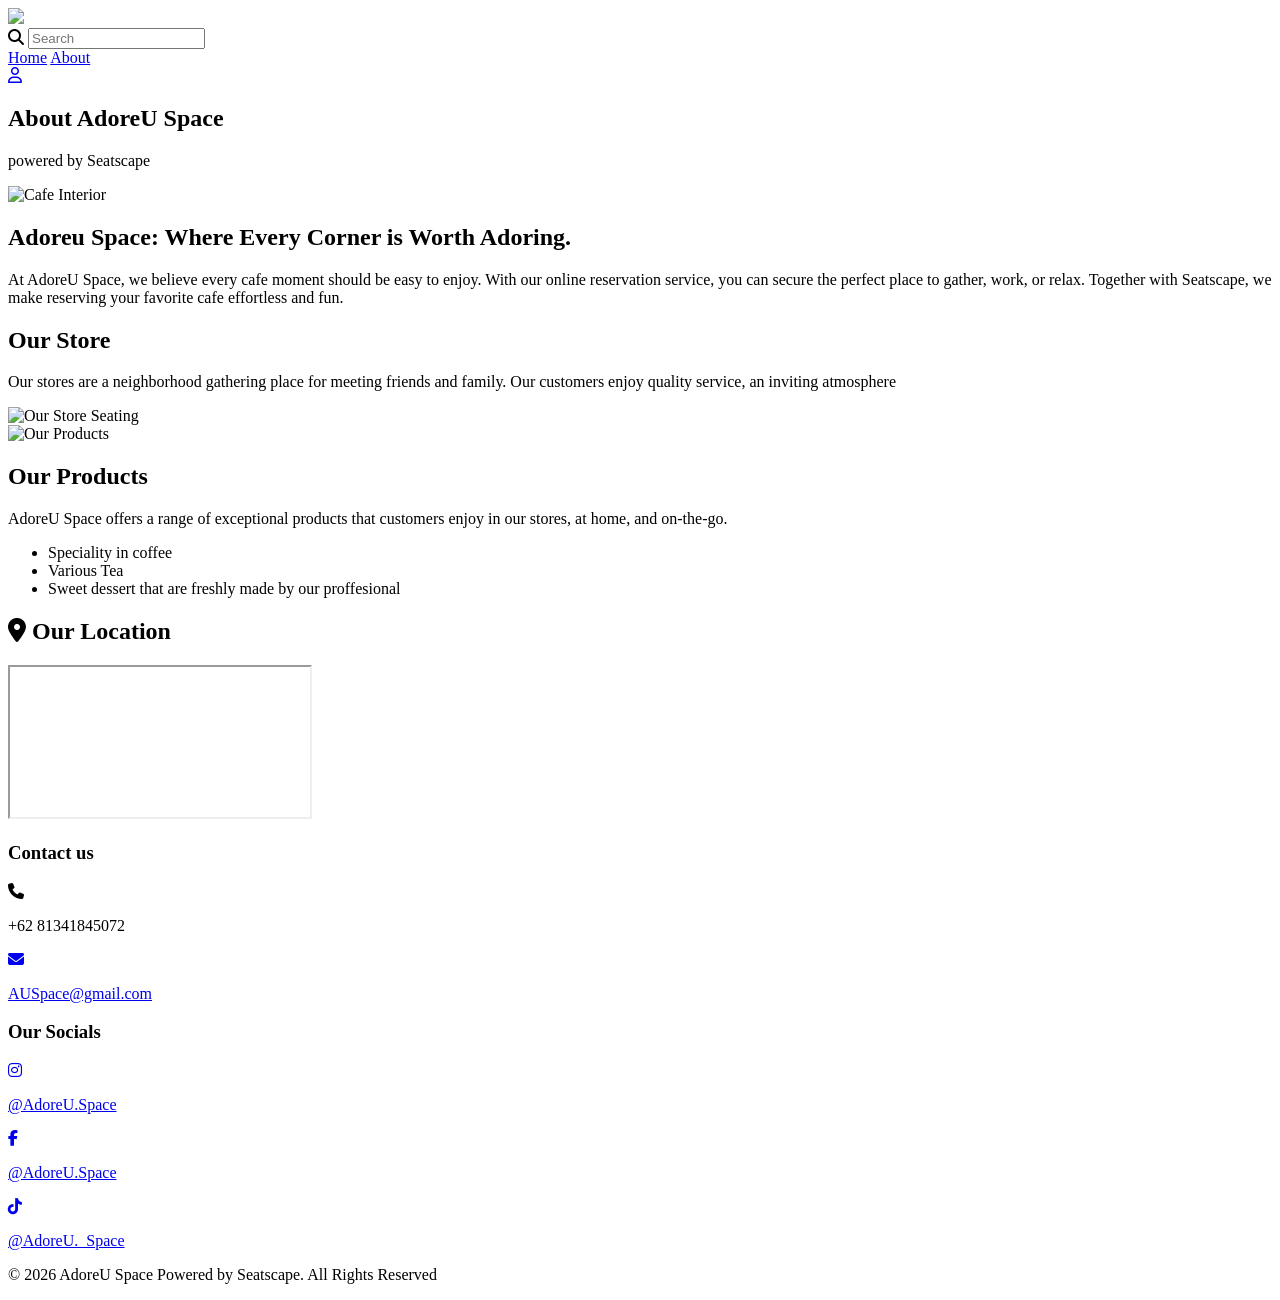
==== about.html @ cf7c8033 "Creating about.html This file contains the HTML structure for the About page of AdoreU Space, includ" ====
<!DOCTYPE html>
<html lang="id">
<head>
    <meta charset="UTF-8">
    <meta name="viewport" content="width=device-width, initial-scale=1.0">
    <title>AdoreU Space</title>
    <!-- Google Fonts: Playfair Display (Judul) & Poppins (Teks) -->
    <link href="https://fonts.googleapis.com/css2?family=Playfair+Display:ital,wght@0,500;0,600;0,700;1,600&family=Poppins:wght@300;400;500;600&display=swap" rel="stylesheet">
    <!-- FontAwesome Icons -->
    <link rel="stylesheet" href="https://cdnjs.cloudflare.com/ajax/libs/font-awesome/6.4.0/css/all.min.css">
    <!-- Hubungkan ke file CSS eksternal Anda -->
    <link rel="stylesheet" href="about.css">
</head>
<body>

    <!-- Header / Navbar -->
    <header class="header">
        <div class="header-container">
            <!-- Logo Icon -->
            <div class="logo">
                <img src="../Images/Logo.png" class="img-class" style="height: 45px; width: auto;">
            </div>

            <!-- Search and Nav Links -->
            <div class="nav-wrapper">
                <!-- Search Bar -->
                <div class="search-bar">
                    <i class="fa-solid fa-magnifying-glass search-icon"></i>
                    <input type="text" placeholder="Search" class="search-input">
                </div>
                
                <!-- Links -->
                <nav class="nav-links">
                    <a href="../Landing Page/landingpage.html">Home</a>
                    <a href="../about/about.html">About</a>
                </nav>
            </div>

            <!-- User Icon -->
            <div class="user-icon">
                <a href="../Login Section/index_login.html">
                    <i class="fa-regular fa-user"></i>
                </a>
            </div>
        </div>
    </header>

    <!-- About Intro Section -->
    <section class="about-section">
        <div class="container-md">
            <!-- Section Header -->
            <div class="section-header">
                <h1 class="section-title">
                    About AdoreU Space
                </h1>
                <p class="section-subtitle">powered by Seatscape</p>
            </div>

            <!-- Content Grid -->
            <div class="about-grid">
                <!-- Image -->
                <div class="about-img-wrapper">
                    <img src="../Images/Adore_Space.jpeg" alt="Cafe Interior" class="about-img">
                </div>
                <!-- Text -->
                <div class="about-text">
                    <h2>Adoreu Space: Where Every Corner is Worth Adoring.</h2>
                    <p>
                        At AdoreU Space, we believe every cafe moment should be easy to enjoy. With our online reservation service, you can secure the perfect place to gather, work, or relax. Together with Seatscape, we make reserving your favorite cafe effortless and fun.
                    </p>
                </div>
            </div>
        </div>
    </section>

    <!-- Main Content Area (Beige Background) -->
    <main class="main-content">
        <div class="container-md features-wrapper">
            
            <!-- Our Store Section -->
            <section class="feature-row reverse-mobile">
                <div class="feature-text">
                    <h2>Our Store</h2>
                    <p>
                        Our stores are a neighborhood gathering place for meeting friends and family. Our customers enjoy quality service, an inviting atmosphere
                    </p>
                </div>
                <div class="feature-img-wrapper">
                    <img src="../Images/Our_Store.jpeg" alt="Our Store Seating" class="feature-img">
                </div>
            </section>

            <!-- Our Products Section -->
            <section class="feature-row">
                <div class="feature-img-wrapper">
                    <img src="../Images/Our_Product.jpeg" alt="Our Products" class="feature-img">
                </div>
                <div class="feature-text">
                    <h2>Our Products</h2>
                    <p>
                        AdoreU Space offers a range of exceptional products that customers enjoy in our stores, at home, and on-the-go.
                    </p>
                    <ul class="feature-list">
                        <li>Speciality in coffee</li>
                        <li>Various Tea</li>
                        <li>Sweet dessert that are freshly made by our proffesional</li>
                    </ul>
                </div>
            </section>

        </div>
    </main>

    <!-- Location Section -->
    <section class="location-section">
        <div class="container-md">
            <h2 class="location-title">
                <i class="fa-solid fa-location-dot"></i> Our Location
            </h2>
            <!-- Google Maps Embed -->
            <div class="map-wrapper">
                <!-- Ganti link src di bawah ini dengan link embed lokasi kafemu -->
                <iframe 
                    src="https://www.google.com/maps/embed?pb=!1m18!1m12!1m3!1d1000!2d-1.4741626!3d51.0040893!2m3!1f0!2f0!3f0!3m2!1i1024!2i768!4f13.1!3m3!1m2!1s0x48740b0ee950dfcf%3A0xce7caa7051298f76!2sAdore%20Cafe!5e0!3m2!1sid!2sid!4v1710000000000!5m2!1sid!2sid"
                    class="map-iframe"
                    allowfullscreen="" 
                    loading="lazy" 
                    referrerpolicy="no-referrer-when-downgrade">
                </iframe>
            </div>
        </div>
    </section>

    <!-- FOOTER SECTION -->
    <footer class="footer-main">
        <div class="footer-container">
            <!-- Kolom Contact -->
            <div class="footer-column">
                <h3 class="footer-title">Contact us</h3>
                <div class="footer-item">
                    <span class="icon-circle"><i class="fa-solid fa-phone"></i></span>
                    <p>+62 81341845072</p>
                </div>
                <a href="mailto:AUSpace@gmail.com" class="footer-link">
                    <div class="footer-item">
                        <span class="icon-circle"><i class="fa-solid fa-envelope"></i></span>
                        <p>AUSpace@gmail.com</p>
                    </div>
                </a>
            </div>

            <!-- Kolom Socials -->
            <div class="footer-column">
                <h3 class="footer-title">Our Socials</h3>
                
                <a href="https://www.instagram.com/adoreu.crafts/" target="_blank" class="footer-link">
                    <div class="footer-item">
                        <span class="icon-circle"><i class="fa-brands fa-instagram"></i></span>
                        <p>@AdoreU.Space</p>
                    </div>
                </a>

                <a href="https://facebook.com/AdoreU.Space" target="_blank" class="footer-link">
                    <div class="footer-item">
                        <span class="icon-circle"><i class="fa-brands fa-facebook-f"></i></span>
                        <p>@AdoreU.Space</p>
                    </div>
                </a>

                <a href="https://tiktok.com/@AdoreU._Space" target="_blank" class="footer-link">
                    <div class="footer-item">
                        <span class="icon-circle"><i class="fa-brands fa-tiktok"></i></span>
                        <p>@AdoreU._Space</p>
                    </div>
                </a>
            </div>
        </div>
        
        <div class="footer-bottom">
            <p>© 2026 AdoreU Space Powered by Seatscape. All Rights Reserved</p>
        </div>
    </footer>
</body>
</html>
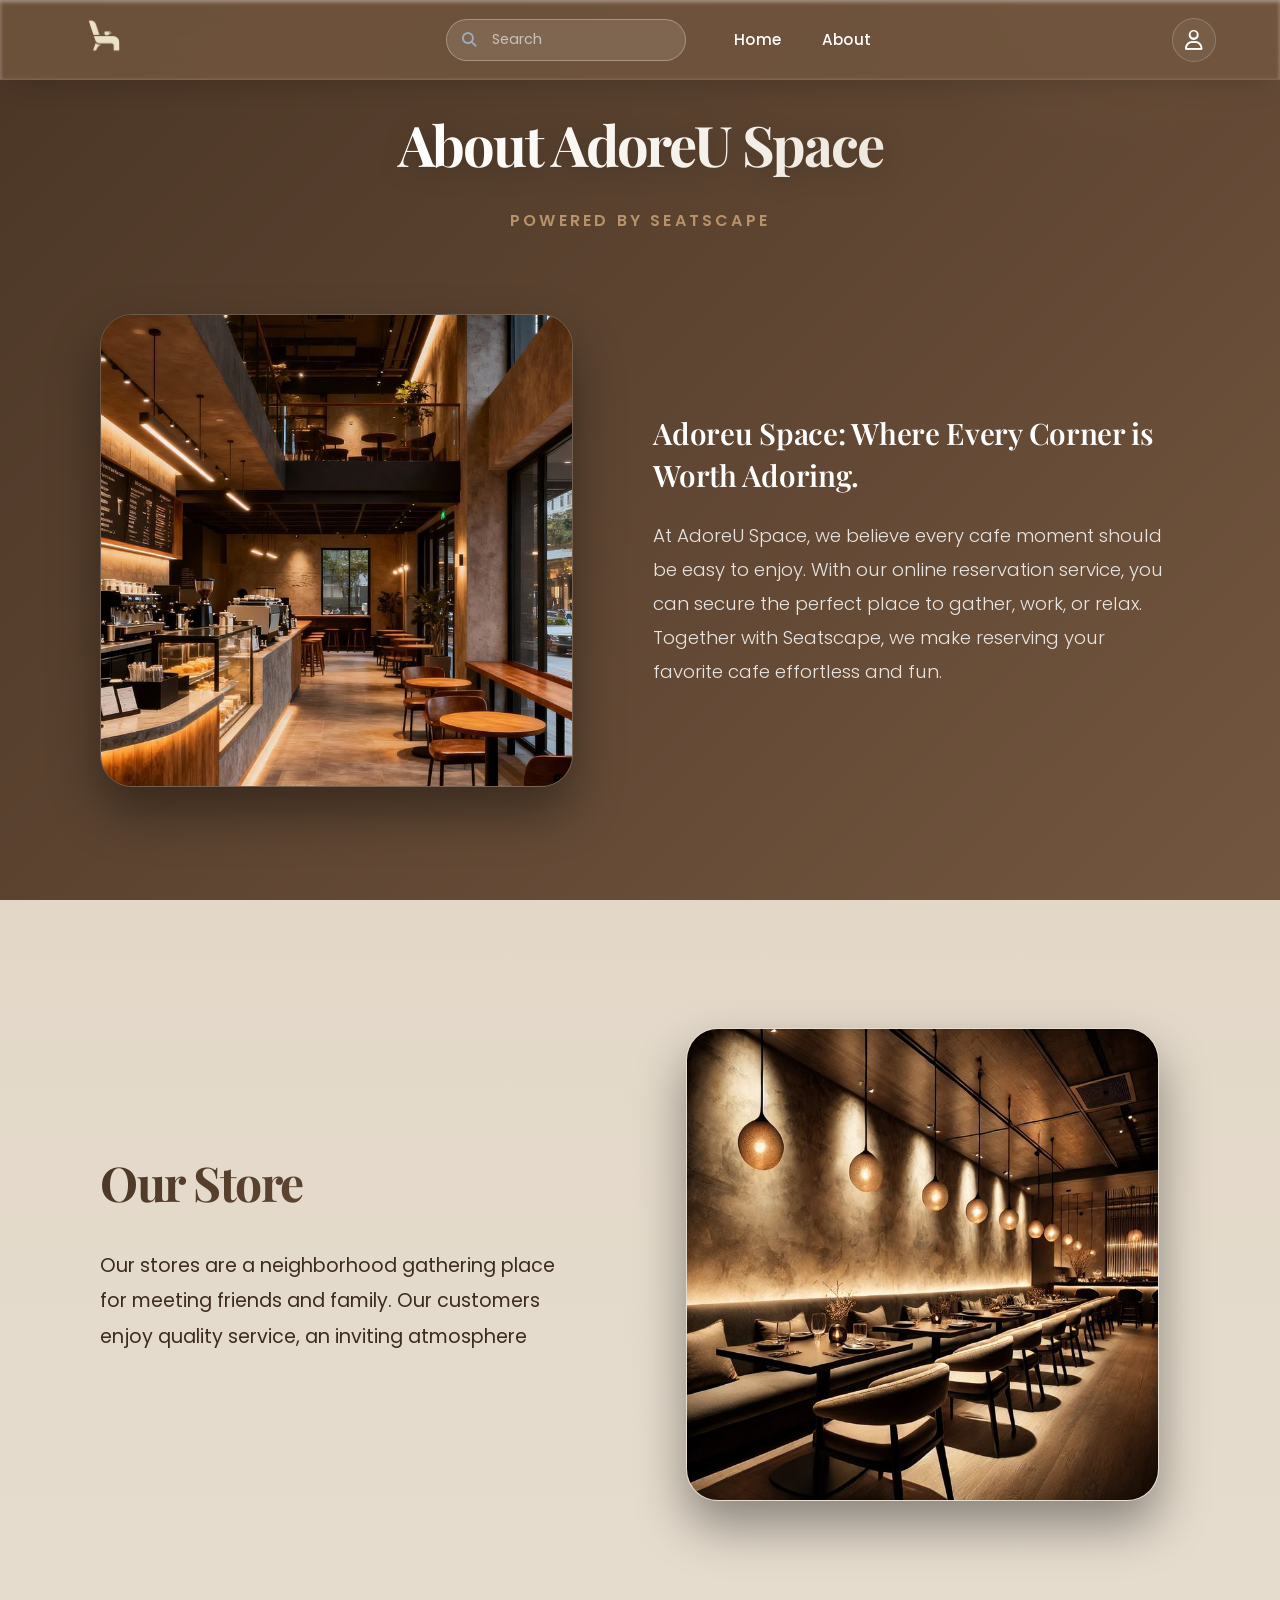
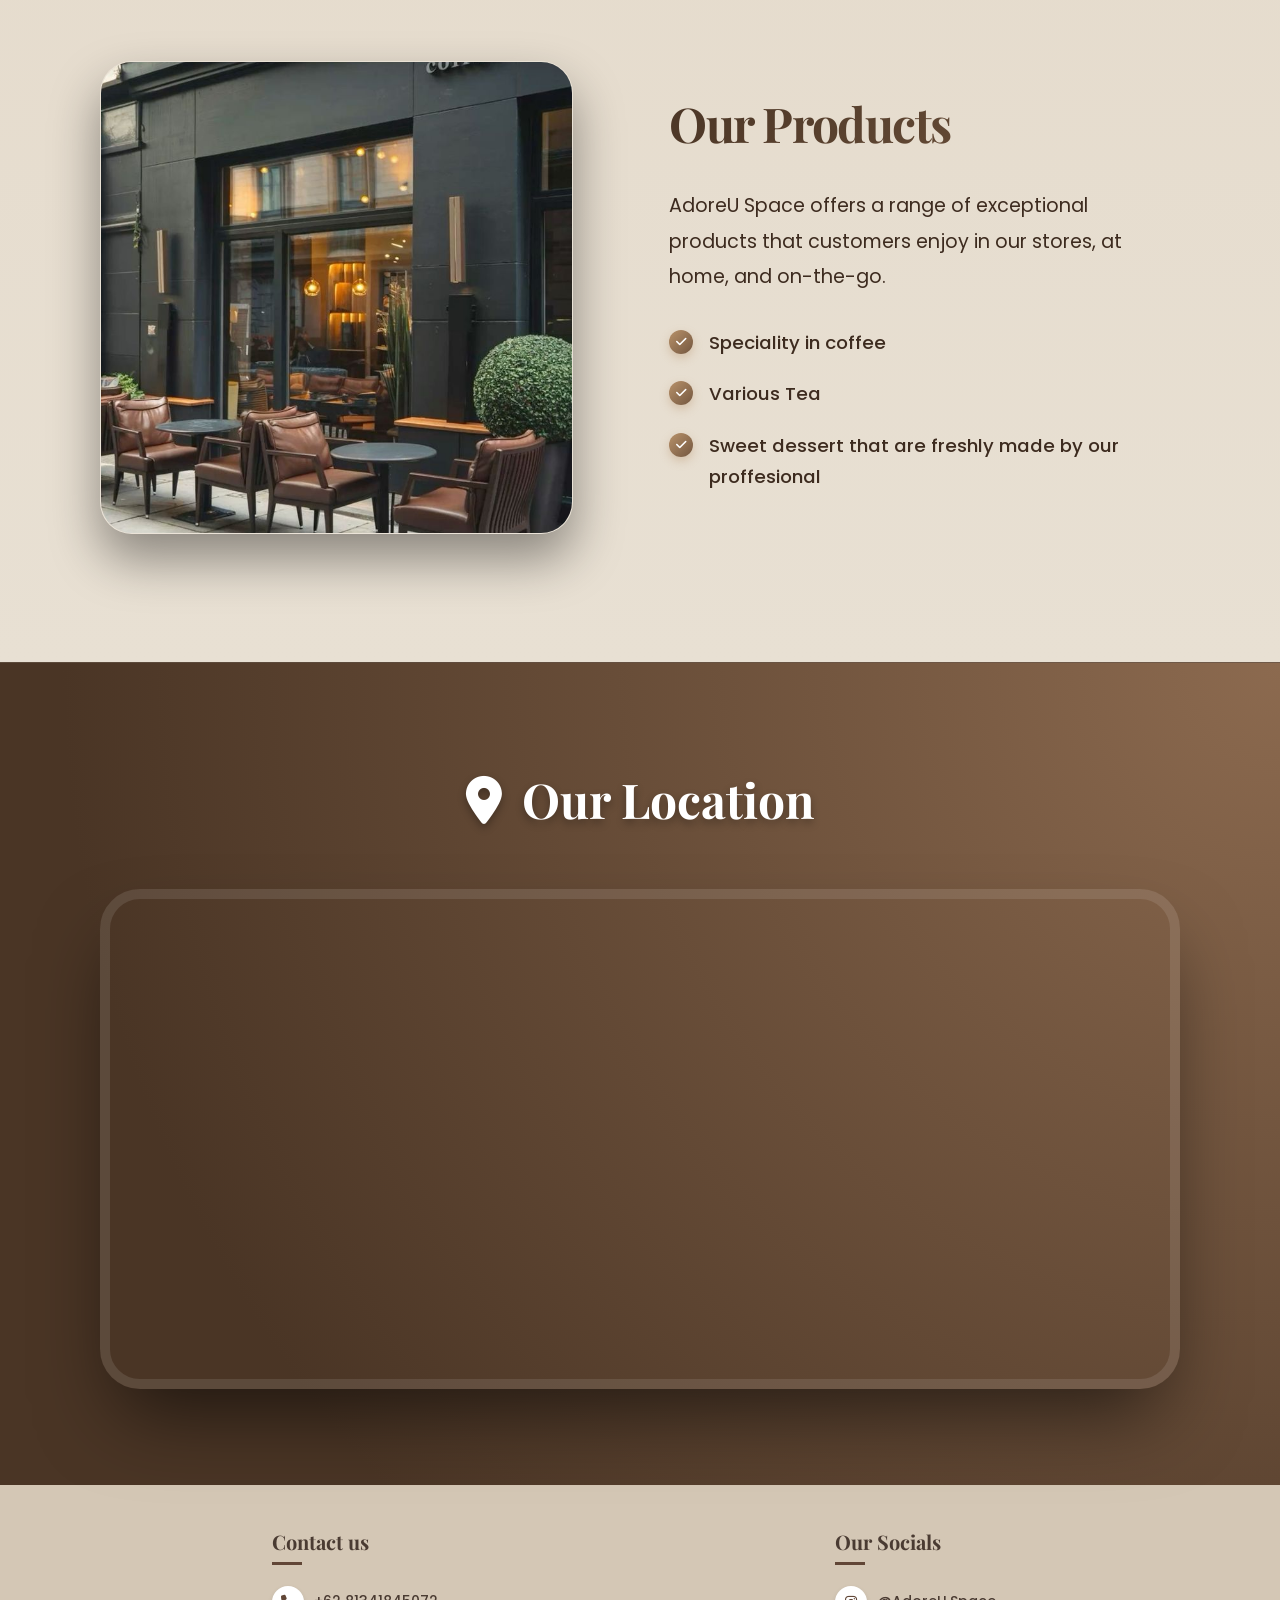
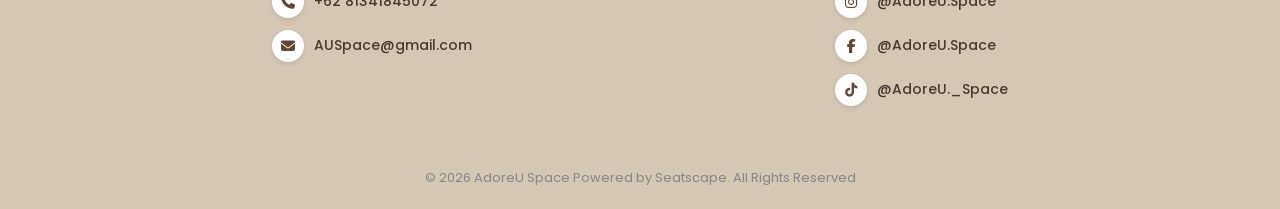
==== commit 9f7b663a: "Update about.html" ====
--- a/about.html
+++ b/about.html
@@ -9,7 +9,7 @@
     <!-- FontAwesome Icons -->
     <link rel="stylesheet" href="https://cdnjs.cloudflare.com/ajax/libs/font-awesome/6.4.0/css/all.min.css">
     <!-- Hubungkan ke file CSS eksternal Anda -->
-    <link rel="stylesheet" href="about.css">
+    <link rel="stylesheet" href="../css/about.css">
 </head>
 <body>
 
@@ -18,7 +18,7 @@
         <div class="header-container">
             <!-- Logo Icon -->
             <div class="logo">
-                <img src="../Images/Logo.png" class="img-class" style="height: 45px; width: auto;">
+                <img src="images/Logo.png" class="img-class" style="height: 45px; width: auto;">
             </div>
 
             <!-- Search and Nav Links -->
@@ -31,14 +31,14 @@
                 
                 <!-- Links -->
                 <nav class="nav-links">
-                    <a href="../Landing Page/landingpage.html">Home</a>
-                    <a href="../about/about.html">About</a>
+                    <a href="index.html">Home</a>
+                    <a href="about.html">About</a>
                 </nav>
             </div>
 
             <!-- User Icon -->
             <div class="user-icon">
-                <a href="../Login Section/index_login.html">
+                <a href="login.html">
                     <i class="fa-regular fa-user"></i>
                 </a>
             </div>
@@ -60,7 +60,7 @@
             <div class="about-grid">
                 <!-- Image -->
                 <div class="about-img-wrapper">
-                    <img src="../Images/Adore_Space.jpeg" alt="Cafe Interior" class="about-img">
+                    <img src="images/Adore_Space.jpeg" alt="Cafe Interior" class="about-img">
                 </div>
                 <!-- Text -->
                 <div class="about-text">
@@ -86,14 +86,14 @@
                     </p>
                 </div>
                 <div class="feature-img-wrapper">
-                    <img src="../Images/Our_Store.jpeg" alt="Our Store Seating" class="feature-img">
+                    <img src="images/Our_Store.jpeg" alt="Our Store Seating" class="feature-img">
                 </div>
             </section>
 
             <!-- Our Products Section -->
             <section class="feature-row">
                 <div class="feature-img-wrapper">
-                    <img src="../Images/Our_Product.jpeg" alt="Our Products" class="feature-img">
+                    <img src="images/Our_Product.jpeg" alt="Our Products" class="feature-img">
                 </div>
                 <div class="feature-text">
                     <h2>Our Products</h2>
--- a/css/about.css
+++ b/css/about.css
@@ -0,0 +1,594 @@
+/* --- CSS VARIABLES (Warna, Font, & Efek Ultra-Premium) --- */
+:root {
+    --brand-brown: #73563F;
+    --brand-brown-dark: #4A3525;
+    --brand-gold: #B8926A; 
+    --brand-beige: #E3D8C8;
+    --brand-text: #3D2B1F; 
+    --font-main: 'Poppins', sans-serif;
+    --white-light: rgba(255, 255, 255, 0.3);
+    --white-med: rgba(255, 255, 255, 0.5);
+    
+    /* Variabel Font  */
+    --font-heading: 'Playfair Display', serif; 
+    --font-main: 'Poppins', sans-serif;        
+    
+    --white-light: rgba(255, 255, 255, 0.3);
+    --white-med: rgba(255, 255, 255, 0.5);
+
+    /* Shadow  */
+    --shadow-soft: 0 20px 40px -10px rgba(115, 86, 63, 0.15);
+    --shadow-hover: 0 30px 60px -15px rgba(184, 146, 106, 0.3);
+    --shadow-inner: inset 0 2px 4px rgba(255, 255, 255, 0.4);
+    
+    /* Animasi */
+    --transition-smooth: all 0.5s cubic-bezier(0.165, 0.84, 0.44, 1);
+    --transition-bounce: all 0.6s cubic-bezier(0.34, 1.56, 0.64, 1);
+}
+
+/* --- GLOBAL RESET --- */
+* {
+    margin: 0;
+    padding: 0;
+    box-sizing: border-box;
+}
+
+html {
+    scroll-behavior: smooth;
+}
+
+body {
+    font-family: var(--font-main);
+    background-color: var(--brand-beige);
+    color: var(--brand-text);
+    line-height: 1.7;
+    -webkit-font-smoothing: antialiased;
+    -moz-osx-font-smoothing: grayscale;
+    /* Tekstur noise sangat halus untuk kesan kertas premium (opsional) */
+    background-image: radial-gradient(rgba(115, 86, 63, 0.03) 1px, transparent 1px);
+    background-size: 20px 20px;
+}
+
+/* Terapkan font heading ke semua tag judul */
+h1, h2, h3, h4, h5, h6 {
+    font-family: var(--font-heading);
+}
+
+/* Custom scrollbar elegan */
+::-webkit-scrollbar {
+    width: 10px;
+}
+::-webkit-scrollbar-track {
+    background: var(--brand-beige); 
+}
+::-webkit-scrollbar-thumb {
+    background: var(--brand-gold); 
+    border-radius: 10px;
+    border: 2px solid var(--brand-beige); /* Memberi jarak/padding pada scrollbar */
+}
+::-webkit-scrollbar-thumb:hover {
+    background: var(--brand-brown); 
+}
+
+a {
+    text-decoration: none;
+    color: inherit;
+    transition: var(--transition-smooth);
+}
+
+/* --- HEADER / NAVBAR --- */
+.header {
+    background-color: rgba(115, 86, 63, 0.85);
+    backdrop-filter: blur(16px);
+    -webkit-backdrop-filter: blur(16px);
+    color: white;
+    border-bottom: 1px solid rgba(255, 255, 255, 0.1);
+    padding: 13px;
+    position: fixed; 
+    width: 100%; 
+    left: 0;
+    top: 0;
+    z-index: 1000;
+    box-shadow: 0 10px 30px -10px rgba(0, 0, 0, 0.2), var(--shadow-inner);
+    transition: var(--transition-smooth);
+}
+
+.header-container {
+    max-width: 1152px;
+    margin: 0 auto;
+    display: flex;
+    justify-content: space-between;
+    align-items: center;
+}
+
+/* Styling Logo Baru */
+.logo-link {
+    display: flex;
+    align-items: center;
+}
+
+.brand-logo {
+    height: 35px;
+    width: auto;
+    object-fit: contain;
+    transition: var(--transition-bounce);
+    filter: drop-shadow(0 4px 6px rgba(0,0,0,0.15));
+}
+
+.brand-logo:hover {
+    transform: scale(1.1) rotate(-3deg); 
+    filter: drop-shadow(0 8px 12px rgba(0,0,0,0.25));
+}
+
+.nav-wrapper {
+    display: flex;
+    align-items: center;
+    gap: 3rem;
+}
+
+/* Search Bar Ultra-Premium */
+.search-bar {
+    position: relative;
+}
+
+.search-icon {
+    position: absolute;
+    left: 1rem;
+    top: 50%;
+    transform: translateY(-50%);
+    color: #a0aabf;
+    font-size: 0.9rem;
+    transition: var(--transition-bounce);
+    z-index: 2;
+}
+
+.search-input {
+    padding: 0.6rem 1.2rem 0.6rem 2.8rem;
+    border-radius: 50px;
+    border: 1px solid rgba(255, 255, 255, 0.3);
+    background-color: rgba(255, 255, 255, 0.1); /* Transparan awalnya */
+    color: white;
+    font-size: 0.9rem;
+    width: 15rem;
+    outline: none;
+    font-family: var(--font-main);
+    transition: var(--transition-bounce);
+    backdrop-filter: blur(4px);
+}
+
+.search-input::placeholder {
+    color: rgba(255, 255, 255, 0.6);
+}
+
+.search-input:hover {
+    background-color: rgba(255, 255, 255, 0.15);
+}
+
+.search-input:focus {
+    border-color: var(--brand-beige);
+    background-color: #ffffff;
+    color: var(--brand-text);
+    box-shadow: 0 0 0 5px rgba(227, 216, 200, 0.2);
+    width: 23rem; 
+}
+
+.search-input:focus::placeholder {
+    color: #a0aabf;
+}
+
+.search-input:focus + .search-icon {
+    color: var(--brand-brown);
+    transform: translateY(-50%) scale(1.1);
+}
+
+.nav-links {
+    display: flex;
+    gap: 2.5rem;
+    font-size: 0.95rem;
+    font-weight: 500;
+    letter-spacing: 0.03em;
+}
+
+.nav-links a {
+    position: relative;
+    padding: 0.5rem 0;
+}
+
+/* Garis bawah animasi yang lebih organik */
+.nav-links a::after {
+    content: '';
+    position: absolute;
+    width: 0;
+    height: 2px;
+    bottom: 0;
+    left: 50%;
+    background: linear-gradient(90deg, transparent, var(--brand-beige), transparent);
+    transition: var(--transition-smooth);
+    transform: translateX(-50%);
+}
+
+.nav-links a:hover::after {
+    width: 100%;
+}
+
+.nav-links a:hover {
+    color: var(--brand-beige);
+    text-shadow: 0 0 15px rgba(255,255,255,0.5);
+}
+
+.user-icon a {
+    font-size: 1.25rem;
+    display: flex;
+    align-items: center;
+    justify-content: center;
+    width: 44px;
+    height: 44px;
+    border-radius: 50%;
+    border: 1px solid rgba(255,255,255,0.2);
+    background: rgba(255,255,255,0.05);
+    transition: var(--transition-bounce);
+}
+
+.user-icon a:hover {
+    color: var(--brand-brown);
+    background-color: var(--brand-beige);
+    border-color: var(--brand-beige);
+    transform: translateY(-3px) scale(1.05);
+    box-shadow: 0 10px 20px rgba(0,0,0,0.2);
+}
+
+/* --- ABOUT INTRO SECTION --- */
+.about-section {
+    background: linear-gradient(135deg, var(--brand-brown-dark) 0%, var(--brand-brown) 100%);
+    color: white;
+    padding: 6rem 1.5rem 7rem;
+    position: relative;
+    overflow: hidden;
+}
+
+/* Aksen lingkaran blur di background untuk kesan depth */
+.about-section::before {
+    content: '';
+    position: absolute;
+    top: -50%; right: -10%;
+    width: 600px; height: 600px;
+    background: radial-gradient(circle, rgba(184, 146, 106, 0.2) 0%, transparent 70%);
+    border-radius: 50%;
+    pointer-events: none;
+}
+
+.container-md {
+    max-width: 1080px; /* Diperlebar sedikit */
+    margin: 0 auto;
+    position: relative;
+    z-index: 2;
+}
+
+.section-header {
+    text-align: center;
+    margin-bottom: 5rem;
+}
+
+.section-title {
+    font-size: 3.5rem;
+    font-weight: 700;
+    letter-spacing: -0.04em;
+    /* Text Gradient Elegan */
+    background: linear-gradient(to right, #ffffff 30%, var(--brand-beige) 100%);
+    background-clip: text;
+    -webkit-background-clip: text;
+    -webkit-text-fill-color: transparent;
+    filter: drop-shadow(0 4px 12px rgba(0,0,0,0.2));
+}
+
+.section-subtitle {
+    font-size: 1rem;
+    margin-top: 1rem;
+    color: var(--brand-gold);
+    letter-spacing: 0.2em;
+    text-transform: uppercase;
+    font-weight: 600;
+}
+
+.about-grid {
+    display: grid;
+    grid-template-columns: 1fr 1.3fr;
+    gap: 5rem;
+    align-items: center;
+}
+
+.about-img-wrapper {
+    width: 473.25px; /* Lebar statis yang diminta */
+    max-width: 100%; /* Memastikan tidak jebol di layar kecil */
+    aspect-ratio: 1 / 1; /* Memaksa kotak sama sisi */
+    margin: 0 auto;
+    overflow: hidden;
+    border-radius: 2rem;
+    box-shadow: 0 25px 50px rgba(0, 0, 0, 0.4);
+    border: 1px solid rgba(255,255,255,0.15);
+    position: relative;
+    transform: perspective(800px) rotateY(0deg); /* Efek 3D ringan */
+    transition: var(--transition-smooth);
+}
+
+.about-img-wrapper:hover {
+    transform: perspective(1000px) rotateY(0deg) translateY(-10px);
+    box-shadow: 0 35px 60px rgba(0, 0, 0, 0.5);
+}
+
+.about-img {
+    width: 100%;
+    height: 100%;
+    object-fit: cover;
+    display: block;
+    transition: transform 0.8s cubic-bezier(0.165, 0.84, 0.44, 1);
+}
+
+.about-img-wrapper:hover .about-img {
+    transform: scale(1.1); 
+}
+
+.about-text h2 {
+    font-size: 1.85rem;
+    font-weight: 600;
+    margin-bottom: 1.5rem;
+    line-height: 1.4;
+    letter-spacing: -0.01em;
+}
+
+.about-text p {
+    font-size: 1.15rem;
+    line-height: 1.85;
+    color: rgba(255,255,255,0.85);
+    font-weight: 300;
+}
+
+/* --- MAIN CONTENT (Store & Products) --- */
+.main-content {
+    padding: 8rem 1.5rem;
+    background: linear-gradient(to bottom, var(--brand-beige) 0%, #E8E0D3 100%);
+}
+
+.features-wrapper {
+    display: flex;
+    flex-direction: column;
+    gap: 10rem; 
+}
+
+.feature-row {
+    display: grid;
+    grid-template-columns: 1fr 1.1fr;
+    gap: 6rem;
+    align-items: center;
+}
+
+.feature-text h2 {
+    font-size: 3rem;
+    font-weight: 700;
+    margin-bottom: 1.5rem;
+    /* Text Gradient untuk Judul Konten */
+    background: linear-gradient(135deg, var(--brand-brown-dark) 0%, var(--brand-brown) 100%);
+    background-clip: text;
+    -webkit-background-clip: text;
+    -webkit-text-fill-color: transparent;
+    letter-spacing: -0.03em;
+}
+
+.feature-text p {
+    font-size: 1.2rem;
+    line-height: 1.85;
+    margin-bottom: 2rem;
+    color: var(--brand-text);
+}
+
+.feature-list {
+    list-style-type: none;
+    padding-left: 0;
+}
+
+.feature-list li {
+    margin-bottom: 1.25rem;
+    font-size: 1.15rem;
+    position: relative;
+    padding-left: 2.5rem;
+    font-weight: 500;
+    transition: var(--transition-smooth);
+}
+
+.feature-list li:hover {
+    color: var(--brand-brown);
+    transform: translateX(5px);
+}
+
+.feature-list li::before {
+    content: "\f00c"; 
+    font-family: "Font Awesome 6 Free";
+    font-weight: 900;
+    color: white;
+    background: linear-gradient(135deg, var(--brand-gold) 0%, var(--brand-brown) 100%);
+    width: 24px;
+    height: 24px;
+    display: flex;
+    align-items: center;
+    justify-content: center;
+    border-radius: 50%;
+    font-size: 0.75rem;
+    position: absolute;
+    left: 0;
+    top: 0.2rem;
+    box-shadow: 0 4px 10px rgba(184, 146, 106, 0.4);
+    transition: var(--transition-bounce);
+}
+
+.feature-list li:hover::before {
+    transform: scale(1.2) rotate(360deg);
+}
+
+.feature-img-wrapper {
+    width: 473.25px; /* Lebar statis yang diminta */
+    max-width: 100%; /* Memastikan tidak jebol di layar kecil */
+    aspect-ratio: 1 / 1; /* Memaksa kotak sama sisi */
+    margin: 0 auto;
+    overflow: hidden;
+    border-radius: 2rem;
+    box-shadow: 0 25px 50px rgba(0, 0, 0, 0.4);
+    border: 1px solid rgba(255,255,255,0.15);
+    position: relative;
+    transform: perspective(800px) rotateY(0deg); /* Efek 3D ringan */
+    transition: var(--transition-smooth);
+}
+
+.feature-img-wrapper:hover {
+    box-shadow: var(--shadow-hover);
+    transform: translateY(-12px); 
+    border-color: rgba(255,255,255,0.8);
+}
+
+.feature-img {
+    width: 100%;
+    height: 100%;
+    object-fit: cover;
+    display: block;
+    transition: transform 0.8s cubic-bezier(0.165, 0.84, 0.44, 1);
+}
+
+.feature-img-wrapper:hover .feature-img {
+    transform: scale(1.08);
+}
+
+/* --- LOCATION SECTION --- */
+.location-section {
+    background-color: var(--brand-brown);
+    background-image: radial-gradient(circle at top right, #8c6a4f 0%, var(--brand-brown-dark) 80%);
+    color: white;
+    padding: 6rem 1.5rem;
+    border-top: 1px solid rgba(255,255,255,0.1);
+}
+
+.location-title {
+    font-family: var(--font-heading);
+    font-size: 3rem;
+    font-weight: 700;
+    margin-bottom: 3rem;
+    display: flex;
+    align-items: center;
+    gap: 1.25rem;
+    justify-content: center;
+    text-shadow: 0 4px 8px rgba(0,0,0,0.3);
+}
+
+.map-wrapper {
+    position: relative;
+    width: 100%;
+    height: 500px;
+    border-radius: 2.5rem;
+    overflow: hidden;
+    box-shadow: 0 40px 80px -20px rgba(0, 0, 0, 0.6);
+    border: 10px solid rgba(255, 255, 255, 0.1);
+    transition: var(--transition-smooth);
+}
+
+.map-wrapper:hover {
+    border-color: rgba(255, 255, 255, 0.2);
+    transform: translateY(-5px);
+}
+
+/* Mengatur ukuran iframe agar full satu kotak */
+.map-iframe {
+    width: 100%;
+    height: 100%;
+    border: none;
+    filter: contrast(1.15) saturate(1.1) brightness(0.9);
+    transition: filter 0.5s ease;
+}
+
+.map-wrapper:hover .map-iframe {
+    filter: contrast(1) saturate(1.2) brightness(1);
+}
+
+/* --- FOOTER STYLING (VERSI RINGKAS) --- */
+.footer-main {
+    background-color: #D4C7B5;
+    padding: 40px 0 20px 0; /* Dikurangi dari 80px */
+    color: #4A3B32;
+    width: 100%;
+}
+
+.footer-container {
+    max-width: 1100px;
+    margin: 0 auto;
+    display: flex;
+    justify-content: space-around;
+    padding-bottom: 40px; /* Dikurangi dari 80px */
+}
+
+.footer-column {
+    display: flex;
+    flex-direction: column;
+    gap: 12px; /* Dikurangi dari 20px agar item lebih rapat */
+}
+
+.footer-title {
+    font-size: 20px; /* Dikurangi dari 24px */
+    font-weight: bold;
+    position: relative;
+    margin-bottom: 15px; /* Dikurangi dari 20px */
+    display: inline-block;
+}
+
+.footer-title::after {
+    content: "";
+    position: absolute;
+    left: 0;
+    bottom: -6px;
+    width: 30px; /* Sedikit diperpendek */
+    height: 3px;
+    background-color: #614636;
+}
+
+.footer-item {
+    display: flex;
+    align-items: center;
+    gap: 10px; /* Dikurangi dari 15px */
+}
+
+.icon-circle {
+    background-color: white;
+    width: 32px; /* Dikurangi dari 40px */
+    height: 32px; /* Dikurangi dari 40px */
+    border-radius: 50%;
+    display: flex;
+    justify-content: center;
+    align-items: center;
+    box-shadow: 0 2px 5px rgba(0,0,0,0.1);
+}
+
+.icon-circle i {
+    font-size: 14px; /* Icon menyesuaikan lingkaran yang lebih kecil */
+    color: #614636;
+}
+
+.footer-item p {
+    font-size: 14px; /* Dikurangi dari 16px */
+    font-weight: 500;
+}
+
+.footer-bottom {
+    max-width: 1100px;
+    margin: 0 auto;
+    text-align: center;
+    border-top: 1px solid #D2C4B5;
+    padding-top: 20px; /* Dikurangi dari 30px */
+    font-size: 13px; /* Sedikit lebih kecil */
+    color: #888;
+}
+
+.footer-link {
+    text-decoration: none;
+    color: inherit;
+    transition: 0.3s;
+}
+
+.footer-link:hover {
+    opacity: 0.7;
+}
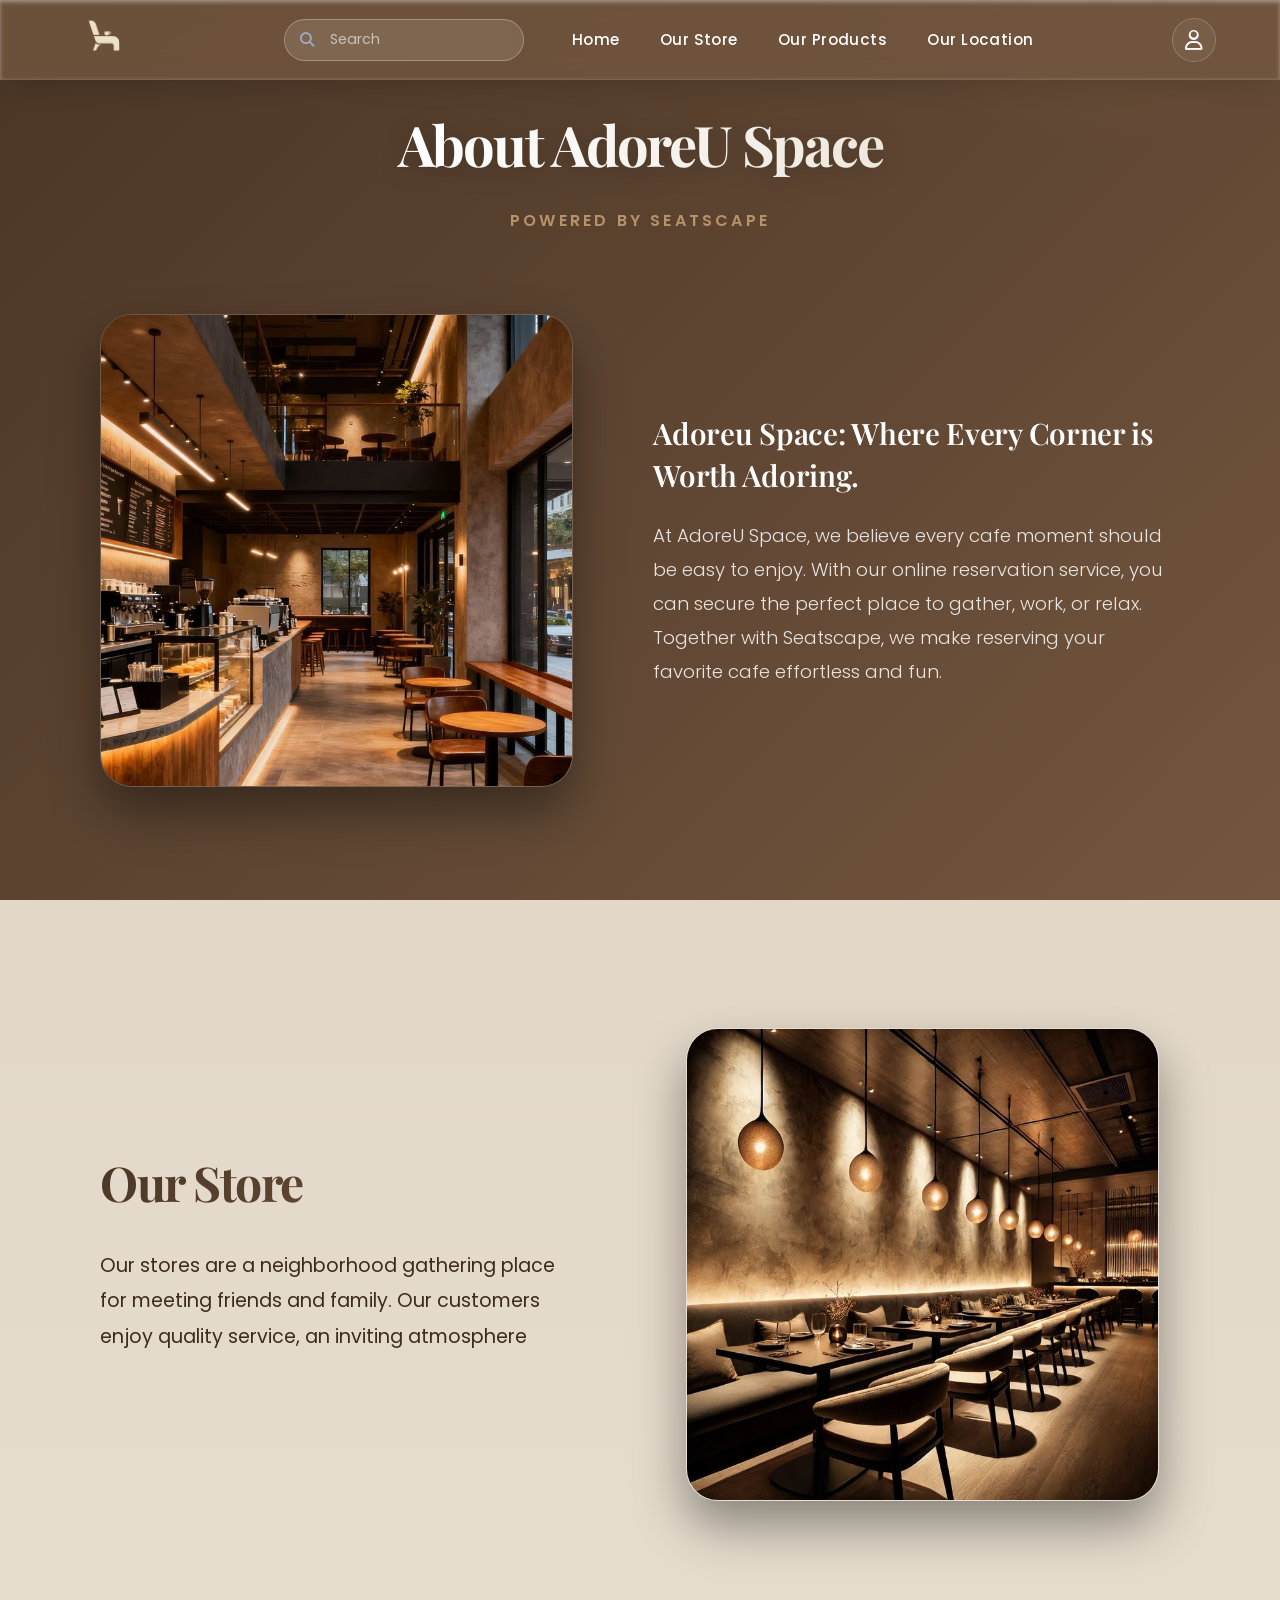
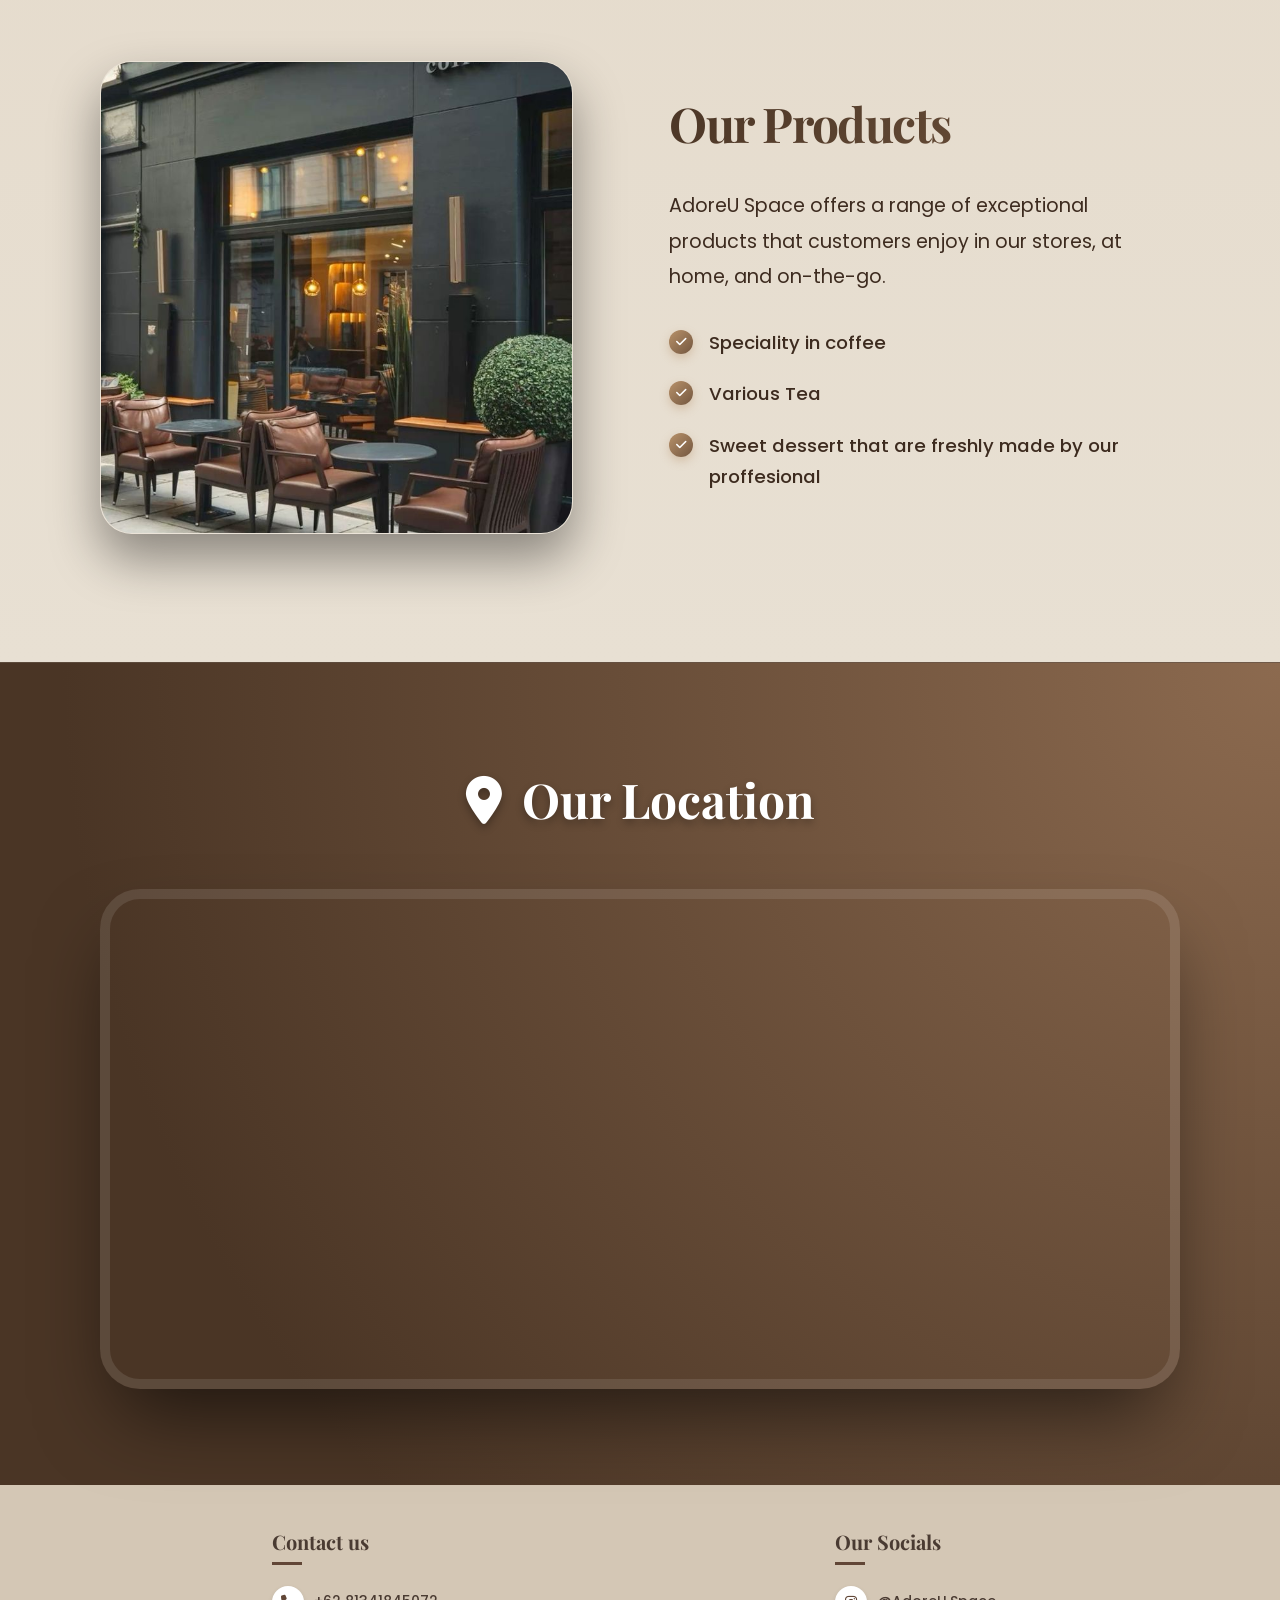
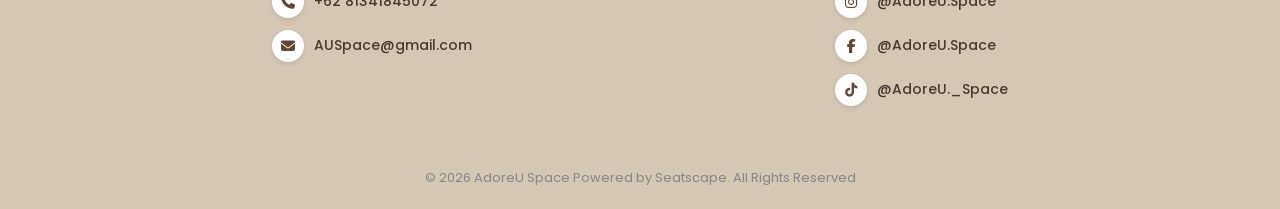
==== commit 37082191: "Update about.html" ====
--- a/about.html
+++ b/about.html
@@ -9,7 +9,7 @@
     <!-- FontAwesome Icons -->
     <link rel="stylesheet" href="https://cdnjs.cloudflare.com/ajax/libs/font-awesome/6.4.0/css/all.min.css">
     <!-- Hubungkan ke file CSS eksternal Anda -->
-    <link rel="stylesheet" href="../css/about.css">
+    <link rel="stylesheet" href="./css/about.css">
 </head>
 <body>
 
@@ -32,7 +32,9 @@
                 <!-- Links -->
                 <nav class="nav-links">
                     <a href="index.html">Home</a>
-                    <a href="about.html">About</a>
+                    <a href="#our-store">Our Store</a>
+                    <a href="#our-products">Our Products</a>
+                    <a href="#location">Our Location</a>
                 </nav>
             </div>
 
@@ -78,7 +80,7 @@
         <div class="container-md features-wrapper">
             
             <!-- Our Store Section -->
-            <section class="feature-row reverse-mobile">
+            <section id="our-store" class="feature-row reverse-mobile">
                 <div class="feature-text">
                     <h2>Our Store</h2>
                     <p>
@@ -91,7 +93,7 @@
             </section>
 
             <!-- Our Products Section -->
-            <section class="feature-row">
+            <section id="our-products" class="feature-row">
                 <div class="feature-img-wrapper">
                     <img src="images/Our_Product.jpeg" alt="Our Products" class="feature-img">
                 </div>
@@ -112,7 +114,7 @@
     </main>
 
     <!-- Location Section -->
-    <section class="location-section">
+    <section id="location"class="location-section">
         <div class="container-md">
             <h2 class="location-title">
                 <i class="fa-solid fa-location-dot"></i> Our Location
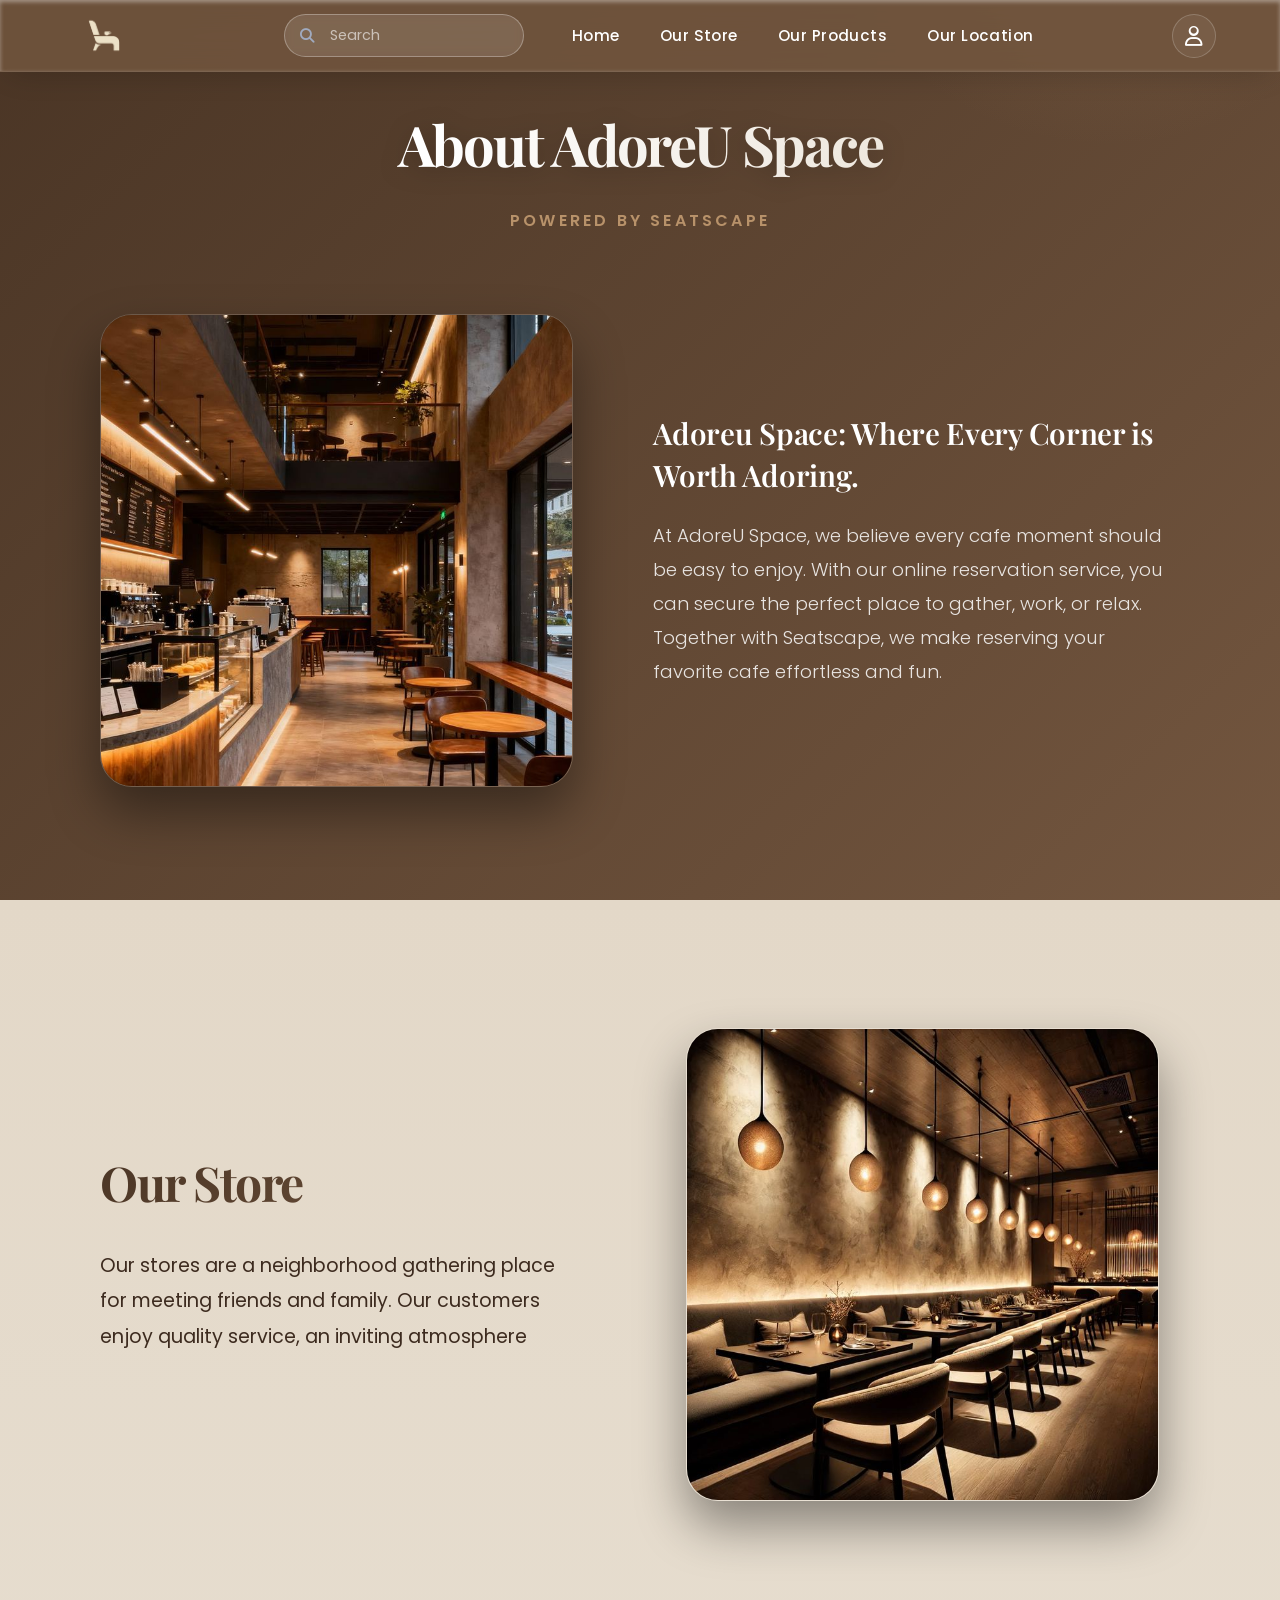
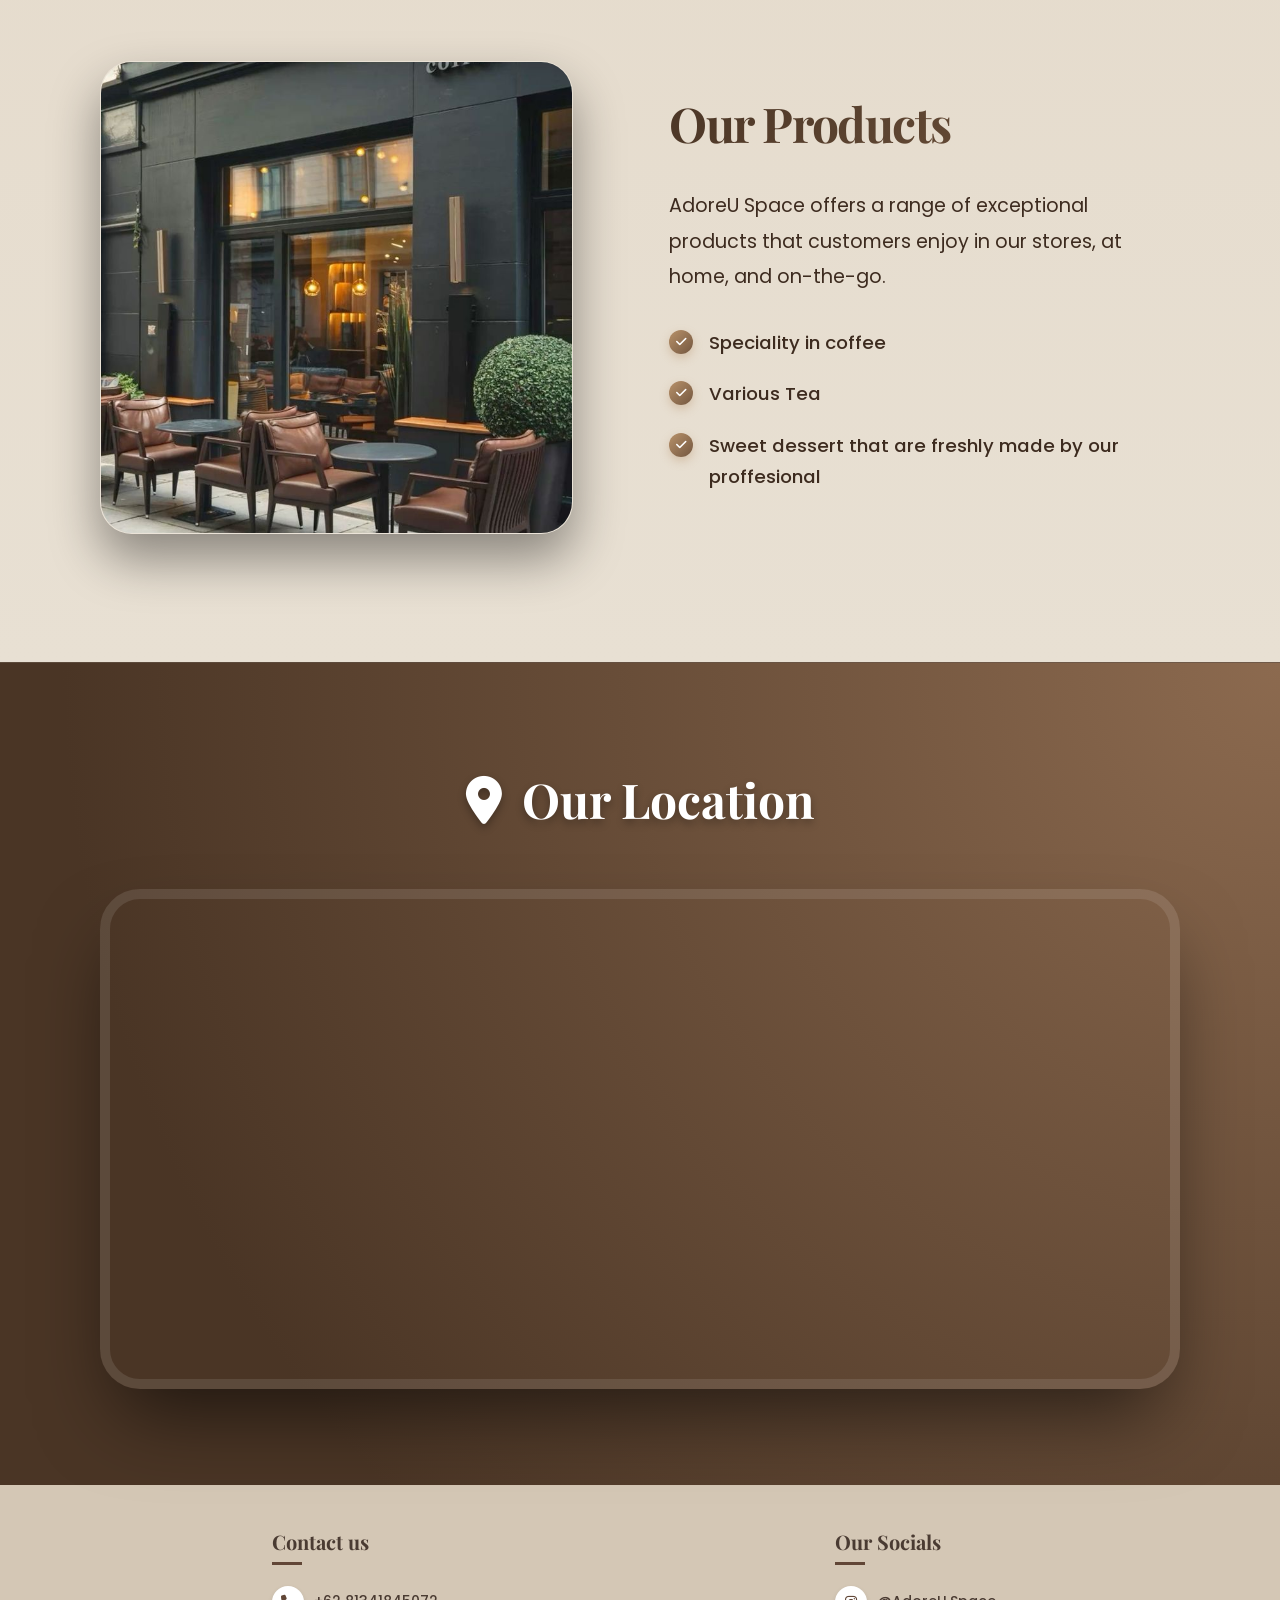
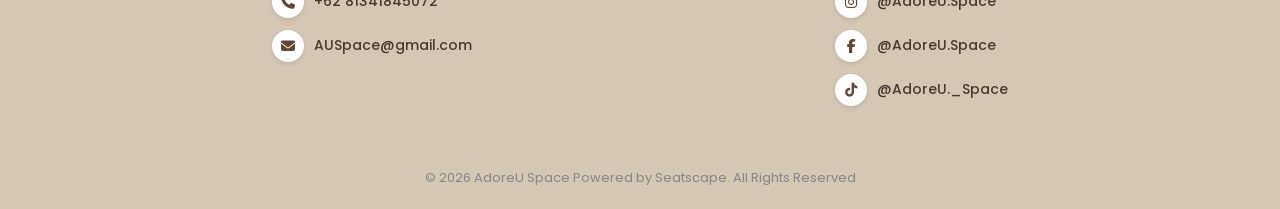
==== commit b83d28d6: "Update about.html" ====
--- a/about.html
+++ b/about.html
@@ -17,8 +17,15 @@
     <header class="header">
         <div class="header-container">
             <!-- Logo Icon -->
-            <div class="logo">
+            <div class="logo-link">
                 <img src="images/Logo.png" class="img-class" style="height: 45px; width: auto;">
+            </div>
+
+            <!-- HAMBURGER -->
+            <div class="menu-toggle" onclick="toggleMenu()">
+                <span></span>
+                <span></span>
+                <span></span>
             </div>
 
             <!-- Search and Nav Links -->
@@ -183,4 +190,10 @@
         </div>
     </footer>
 </body>
+
+    <script>
+    function toggleMenu() {
+        document.querySelector('.nav-wrapper').classList.toggle('active');
+    }
+    </script>
 </html>
--- a/css/about.css
+++ b/css/about.css
@@ -592,3 +592,201 @@
 .footer-link:hover {
     opacity: 0.7;
 }
+
+/* ============================================================
+   HAMBURGER TOGGLE (About page reuses landing navbar structure)
+   ============================================================ */
+.menu-toggle {
+    display: none;
+    flex-direction: column;
+    cursor: pointer;
+    gap: 5px;
+    padding: 4px;
+}
+.menu-toggle span {
+    width: 25px;
+    height: 3px;
+    background: white;
+    border-radius: 5px;
+    transition: all 0.3s ease;
+}
+
+/* ============================================================
+   TABLET (max-width: 992px)
+   ============================================================ */
+@media (max-width: 992px) {
+    .about-grid {
+        grid-template-columns: 1fr;
+        gap: 3rem;
+    }
+    .about-img-wrapper {
+        width: 100%;
+        max-width: 400px;
+        margin: 0 auto;
+    }
+    .feature-row {
+        grid-template-columns: 1fr;
+        gap: 3rem;
+    }
+    .feature-row.reverse {
+        direction: ltr;
+    }
+    .feature-img-wrapper {
+        width: 100%;
+        max-width: 400px;
+        margin: 0 auto;
+    }
+    .section-title {
+        font-size: 2.5rem;
+    }
+    .feature-text h2 {
+        font-size: 2.2rem;
+    }
+    .location-title {
+        font-size: 2.2rem;
+    }
+}
+
+/* ============================================================
+   MOBILE (max-width: 768px)
+   ============================================================ */
+@media (max-width: 768px) {
+    /* ----- NAVBAR ----- */
+    .header {
+        padding: 10px 16px;
+    }
+    .header-container {
+        flex-wrap: wrap;
+        gap: 0;
+        position: relative;
+    }
+    .logo-link {
+        order: 1;
+        flex: 1;
+    }
+    .user-icon {
+        order: 2;
+        margin-right: 12px;
+    }
+    .menu-toggle {
+        order: 3;
+        display: flex;
+    }
+    .nav-wrapper {
+        order: 4;
+        width: 100%;
+        flex-direction: column;
+        align-items: flex-start;
+        gap: 0.75rem;
+        max-height: 0;
+        overflow: hidden;
+        transition: max-height 0.4s ease, padding 0.3s ease;
+        padding: 0;
+    }
+    .nav-wrapper.active {
+        max-height: 350px;
+        padding: 12px 0 8px;
+    }
+    .nav-links {
+        flex-direction: column;
+        gap: 0.75rem;
+        width: 100%;
+    }
+    .search-bar { width: 100%; }
+    .search-input { width: 100%; }
+    .search-input:focus { width: 100%; }
+
+    /* ----- ABOUT SECTION ----- */
+    .about-section {
+        padding: 5rem 1rem 4rem;
+    }
+    .section-title {
+        font-size: 2rem;
+    }
+    .about-grid {
+        grid-template-columns: 1fr;
+        gap: 2.5rem;
+    }
+    .about-img-wrapper {
+        width: 100%;
+        max-width: 320px;
+    }
+    .about-text h2 {
+        font-size: 1.5rem;
+    }
+    .about-text p {
+        font-size: 1rem;
+    }
+
+    /* ----- MAIN CONTENT ----- */
+    .main-content {
+        padding: 4rem 1rem;
+    }
+    .features-wrapper {
+        gap: 5rem;
+    }
+    .feature-row {
+        grid-template-columns: 1fr;
+        gap: 2.5rem;
+    }
+    .feature-text h2 {
+        font-size: 1.8rem;
+    }
+    .feature-text p {
+        font-size: 1rem;
+    }
+    .feature-img-wrapper {
+        width: 100%;
+        max-width: 320px;
+    }
+    .feature-list li {
+        font-size: 1rem;
+    }
+
+    /* ----- LOCATION SECTION ----- */
+    .location-section {
+        padding: 4rem 1rem;
+    }
+    .location-title {
+        font-size: 1.8rem;
+        flex-direction: column;
+        gap: 0.5rem;
+        text-align: center;
+    }
+    .map-wrapper {
+        height: 320px;
+        border-radius: 1.5rem;
+        border-width: 6px;
+    }
+
+    /* ----- FOOTER ----- */
+    .footer-container {
+        flex-direction: column;
+        align-items: flex-start;
+        padding: 0 20px;
+        gap: 25px;
+    }
+    .footer-column {
+        width: 100%;
+    }
+}
+
+/* ============================================================
+   SMALL MOBILE (max-width: 480px)
+   ============================================================ */
+@media (max-width: 480px) {
+    .section-title {
+        font-size: 1.7rem;
+    }
+    .section-header {
+        margin-bottom: 3rem;
+    }
+    .map-wrapper {
+        height: 250px;
+    }
+    .footer-bottom {
+        font-size: 11px;
+        padding: 0 16px 16px;
+    }
+}
+
